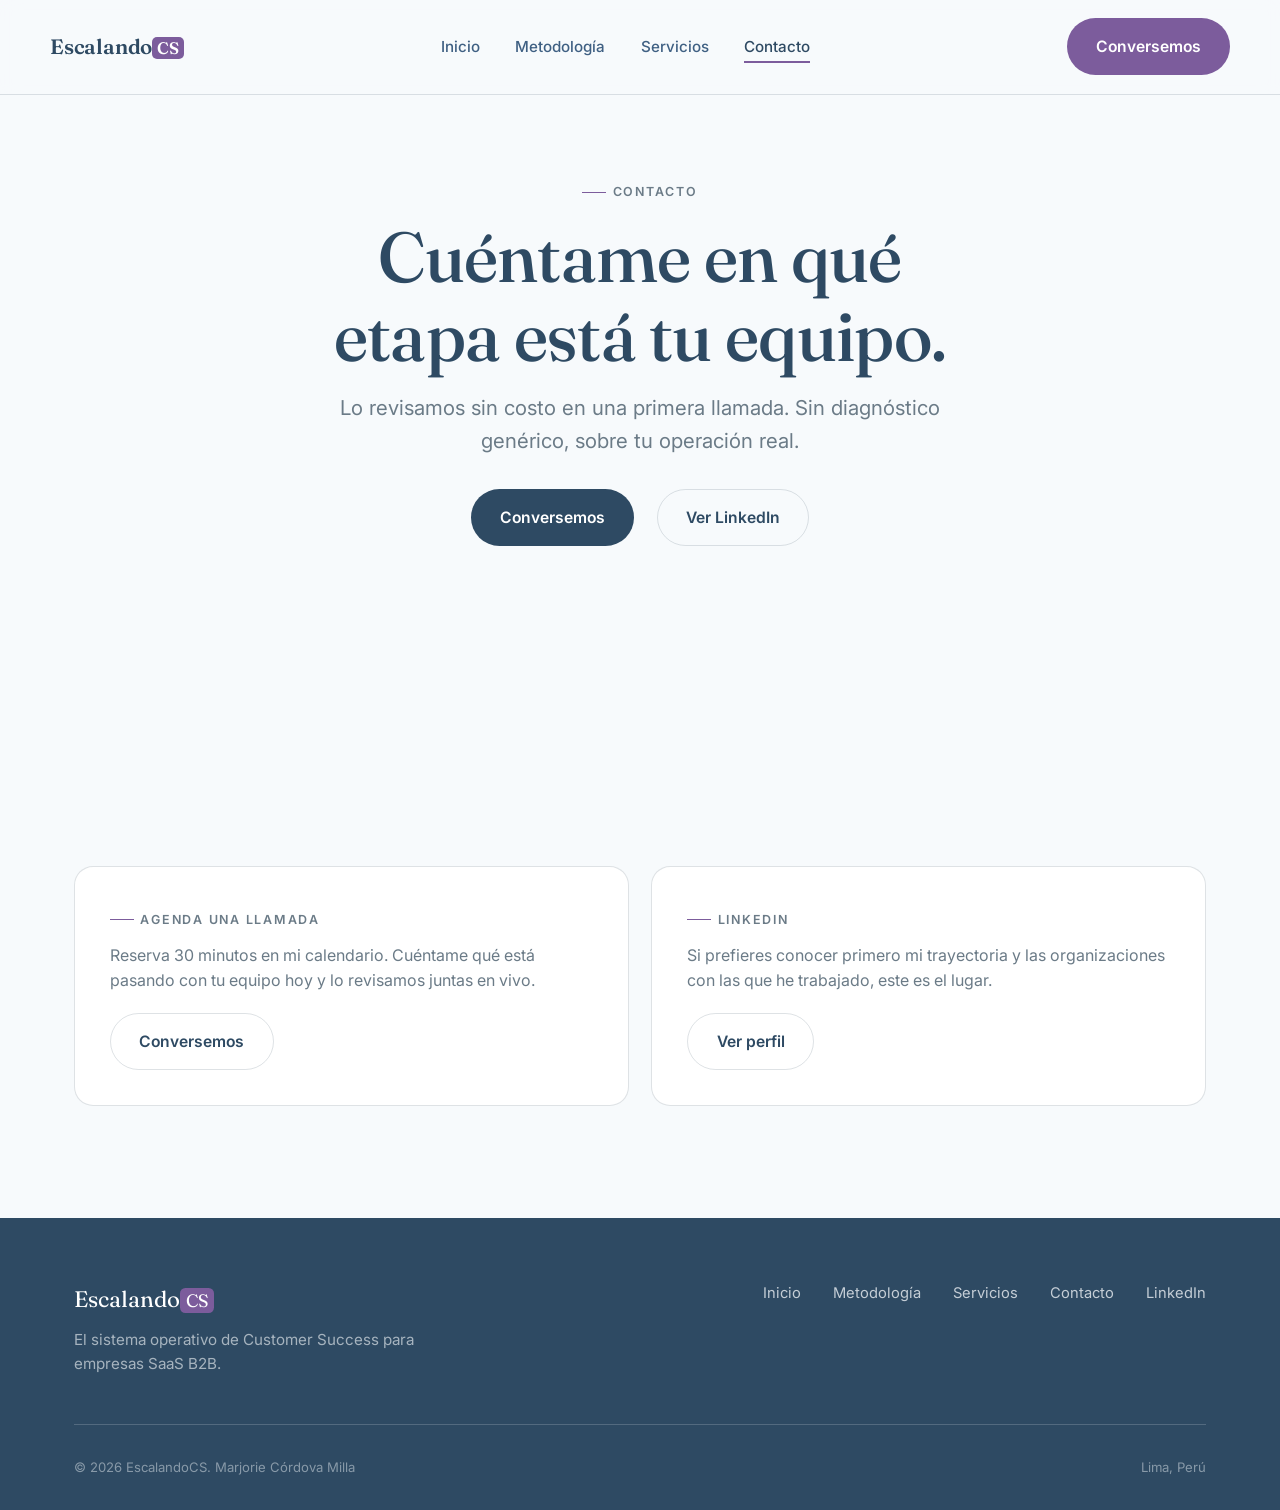
==== contacto.html @ 46651d8c "EscalandoCS: sitio inicial" ====
<!DOCTYPE html>
<html lang="es">
<head>
<meta charset="UTF-8">
<meta name="viewport" content="width=device-width, initial-scale=1.0">
<title>Contacto. EscalandoCS</title>
<meta name="description" content="Conversemos sobre en qué etapa está tu equipo de Customer Success. Agenda una llamada con Marjorie Córdova Milla o escríbele por LinkedIn.">
<link rel="preconnect" href="https://fonts.googleapis.com">
<link rel="preconnect" href="https://fonts.gstatic.com" crossorigin>
<link href="https://fonts.googleapis.com/css2?family=Fraunces:opsz,wght@9..144,500;9..144,600&family=Inter:wght@400;500;600&display=swap" rel="stylesheet">
<link rel="stylesheet" href="assets/css/style.css?v=20260730">
</head>
<body>

<header class="site-header">
  <div class="container nav">
    <a href="index.html" class="nav-logo">Escalando<span>CS</span></a>
    <nav aria-label="Principal">
      <ul class="nav-links">
        <li><a href="index.html">Inicio</a></li>
        <li><a href="metodologia.html">Metodología</a></li>
        <li><a href="servicios.html">Servicios</a></li>
        <li><a href="contacto.html" aria-current="page">Contacto</a></li>
      </ul>
    </nav>
    <div class="nav-cta">
      <a href="https://calendar.app.google/FzGwmAzHEnLBb7UY6" class="btn btn-gold btn-primary-desktop" target="_blank" rel="noopener">Conversemos</a>
      <button class="nav-toggle" data-nav-toggle aria-label="Abrir menú" aria-expanded="false">
        <span class="nav-toggle-bars"><span></span><span></span><span></span></span>
      </button>
    </div>
  </div>
  <div class="container nav-mobile-panel" data-nav-mobile>
    <a href="index.html">Inicio</a>
    <a href="metodologia.html">Metodología</a>
    <a href="servicios.html">Servicios</a>
    <a href="contacto.html" aria-current="page">Contacto</a>
    <a href="https://calendar.app.google/FzGwmAzHEnLBb7UY6" class="btn btn-gold" target="_blank" rel="noopener">Conversemos</a>
  </div>
</header>

<main>

  <section class="contact-hero">
    <div class="container">
      <div class="section-head center reveal">
        <span class="eyebrow">Contacto</span>
        <h1>Cuéntame en qué etapa está tu equipo.</h1>
        <p class="lede contact-line">Lo revisamos sin costo en una primera llamada. Sin diagnóstico genérico, sobre tu operación real.</p>
      </div>
      <div class="contact-actions reveal">
        <a href="https://calendar.app.google/FzGwmAzHEnLBb7UY6" class="btn btn-primary" target="_blank" rel="noopener">Conversemos</a>
        <a href="https://www.linkedin.com/in/marjorie-cordova-291a7262/" class="btn btn-ghost" target="_blank" rel="noopener">Ver LinkedIn</a>
      </div>
    </div>
  </section>

  <section class="contact-details">
    <div class="container contact-cards">
      <div class="contact-card reveal">
        <span class="eyebrow">Agenda una llamada</span>
        <p>Reserva 30 minutos en mi calendario. Cuéntame qué está pasando con tu equipo hoy y lo revisamos juntas en vivo.</p>
        <a href="https://calendar.app.google/FzGwmAzHEnLBb7UY6" class="btn btn-ghost" target="_blank" rel="noopener">Conversemos</a>
      </div>
      <div class="contact-card reveal">
        <span class="eyebrow">LinkedIn</span>
        <p>Si prefieres conocer primero mi trayectoria y las organizaciones con las que he trabajado, este es el lugar.</p>
        <a href="https://www.linkedin.com/in/marjorie-cordova-291a7262/" class="btn btn-ghost" target="_blank" rel="noopener">Ver perfil</a>
      </div>
    </div>
  </section>

</main>

<footer class="site-footer">
  <div class="container">
    <div class="footer-top">
      <div>
        <div class="footer-logo">Escalando<span>CS</span></div>
        <p class="footer-tagline">El sistema operativo de Customer Success para empresas SaaS B2B.</p>
      </div>
      <div class="footer-links">
        <a href="index.html">Inicio</a>
        <a href="metodologia.html">Metodología</a>
        <a href="servicios.html">Servicios</a>
        <a href="contacto.html">Contacto</a>
        <a href="https://www.linkedin.com/in/marjorie-cordova-291a7262/" target="_blank" rel="noopener">LinkedIn</a>
      </div>
    </div>
    <div class="footer-bottom">
      <span>© 2026 EscalandoCS. Marjorie Córdova Milla</span>
      <span>Lima, Perú</span>
    </div>
  </div>
</footer>

<script defer src="assets/js/main.js?v=20260730"></script>
</body>
</html>
---- assets/css/style.css ----
/* ============================================================
   ESCALANDOCS. Sistema de diseño
   Paleta Huascarán/Alpamayo. Estructura azul montaña + acento violeta
   ============================================================ */

:root {
  --ink: #2e4a63;
  --ink-soft: #3f6083;
  --ink-mute: #6b7b87;
  --cream: #f7fafc;
  --cream-soft: #e9eef2;
  --paper: #ffffff;
  --accent: #7c5c9c;
  --accent-soft: #6b4f87;
  --line: rgba(107, 123, 135, 0.22);
  --line-on-dark: rgba(247, 250, 252, 0.18);

  --font-display: "Fraunces", "Iowan Old Style", "Georgia", serif;
  --font-body: "Inter", -apple-system, BlinkMacSystemFont, "Segoe UI", sans-serif;

  --container: 1180px;
  --space-xs: 0.5rem;
  --space-sm: 1rem;
  --space-md: 2rem;
  --space-lg: 4rem;
  --space-xl: 7rem;

  --ease: cubic-bezier(0.16, 1, 0.3, 1);
}

*, *::before, *::after { box-sizing: border-box; }

html {
  scroll-behavior: smooth;
  -webkit-text-size-adjust: 100%;
}

body {
  margin: 0;
  background: var(--cream);
  color: var(--ink);
  font-family: var(--font-body);
  font-size: 16px;
  line-height: 1.6;
  -webkit-font-smoothing: antialiased;
  overflow-x: hidden;
}

img { max-width: 100%; display: block; }

a { color: inherit; text-decoration: none; }

h1, h2, h3, h4 {
  font-family: var(--font-display);
  font-weight: 600;
  line-height: 1.12;
  margin: 0 0 var(--space-sm);
  color: var(--ink);
  letter-spacing: -0.01em;
}

h1 { font-size: clamp(2.4rem, 5.5vw, 4.4rem); font-weight: 500; }
h2 { font-size: clamp(1.9rem, 3.6vw, 2.9rem); }
h3 { font-size: clamp(1.3rem, 2vw, 1.6rem); }

p { margin: 0 0 var(--space-sm); color: var(--ink-mute); }

.lede {
  font-size: clamp(1.05rem, 1.6vw, 1.3rem);
  color: var(--ink-soft);
  max-width: 46ch;
}

.eyebrow {
  display: inline-flex;
  align-items: center;
  gap: 0.5em;
  font-family: var(--font-body);
  font-size: 0.78rem;
  font-weight: 600;
  letter-spacing: 0.14em;
  text-transform: uppercase;
  color: var(--ink-mute);
  margin-bottom: var(--space-sm);
}
.eyebrow::before {
  content: "";
  width: 24px;
  height: 1px;
  background: var(--accent);
}

.container {
  width: 100%;
  max-width: var(--container);
  margin: 0 auto;
  padding: 0 1.5rem;
}

section { padding: var(--space-xl) 0; }
@media (max-width: 720px) {
  section { padding: var(--space-lg) 0; }
}

/* ---------------- Buttons ---------------- */

.btn {
  display: inline-flex;
  align-items: center;
  justify-content: center;
  gap: 0.6em;
  padding: 0.95em 1.8em;
  border-radius: 999px;
  font-family: var(--font-body);
  font-weight: 600;
  font-size: 0.98rem;
  border: 1px solid transparent;
  cursor: pointer;
  transition: transform 0.3s var(--ease), background 0.3s var(--ease), color 0.3s var(--ease), border-color 0.3s var(--ease);
  white-space: nowrap;
}
.btn:hover { transform: translateY(-2px); }

.btn-primary {
  background: var(--ink);
  color: var(--paper);
}
.btn-primary:hover { background: var(--ink-mute); }

.btn-gold {
  background: var(--accent);
  color: var(--paper);
}
.btn-gold:hover { background: var(--accent-soft); }

.btn-ghost {
  background: transparent;
  color: var(--ink);
  border-color: var(--line);
}
.btn-ghost:hover { border-color: var(--ink); }

.btn-ghost-light {
  background: transparent;
  color: var(--paper);
  border-color: var(--line-on-dark);
}
.btn-ghost-light:hover { border-color: var(--paper); }

.btn svg { width: 1.1em; height: 1.1em; flex-shrink: 0; }

/* ---------------- Nav ---------------- */

.site-header {
  position: sticky;
  top: 0;
  z-index: 100;
  background: rgba(247, 250, 252, 0.86);
  backdrop-filter: blur(10px);
  border-bottom: 1px solid var(--line);
}

.nav {
  display: flex;
  align-items: center;
  justify-content: space-between;
  padding: 1.15rem 0;
}

.nav-logo {
  font-family: var(--font-display);
  font-size: 1.3rem;
  font-weight: 600;
  letter-spacing: -0.01em;
}
.nav-logo span,
.footer-logo span {
  background: var(--accent);
  color: var(--paper);
  font-size: 0.8em;
  padding: 0.06em 0.32em;
  border-radius: 0.3em;
}

.nav-links {
  display: flex;
  align-items: center;
  gap: 2.2rem;
  list-style: none;
  margin: 0;
  padding: 0;
}

.nav-links a {
  font-size: 0.95rem;
  font-weight: 500;
  color: var(--ink-soft);
  position: relative;
  padding: 0.3em 0;
  transition: color 0.25s var(--ease);
}
.nav-links a::after {
  content: "";
  position: absolute;
  left: 0; right: 100%;
  bottom: -2px;
  height: 1.5px;
  background: var(--accent);
  transition: right 0.3s var(--ease);
}
.nav-links a:hover, .nav-links a[aria-current="page"] { color: var(--ink); }
.nav-links a:hover::after, .nav-links a[aria-current="page"]::after { right: 0; }

.nav-cta { display: flex; align-items: center; gap: 1.6rem; }

.nav-toggle {
  display: none;
  width: 42px;
  height: 42px;
  border-radius: 50%;
  border: 1px solid var(--line);
  background: transparent;
  align-items: center;
  justify-content: center;
  cursor: pointer;
  flex-shrink: 0;
}
.nav-toggle-bars {
  position: relative;
  width: 18px;
  height: 12px;
}
.nav-toggle-bars span {
  position: absolute;
  left: 0;
  width: 100%;
  height: 1.5px;
  background: var(--ink);
  transition: transform 0.3s var(--ease), opacity 0.3s var(--ease), top 0.3s var(--ease);
}
.nav-toggle-bars span:nth-child(1) { top: 0; }
.nav-toggle-bars span:nth-child(2) { top: 5.5px; }
.nav-toggle-bars span:nth-child(3) { top: 11px; }

.nav-mobile-panel {
  display: none;
  flex-direction: column;
  gap: 0;
  padding: 0.5rem 0 1.5rem;
  border-top: 1px solid var(--line);
}
.nav-mobile-panel a {
  padding: 0.9rem 0;
  font-size: 1.1rem;
  font-family: var(--font-display);
  border-bottom: 1px solid var(--line);
  color: var(--ink-soft);
}
.nav-mobile-panel a[aria-current="page"] { color: var(--ink); border-color: var(--accent); font-weight: 600; }
.nav-mobile-panel .btn { margin-top: 1.2rem; align-self: flex-start; }

@media (max-width: 860px) {
  .nav-links { display: none; }
  .nav-cta .btn-primary-desktop { display: none; }
  .nav-toggle { display: inline-flex; }
  body.nav-open .nav-mobile-panel { display: flex; }
}

body.nav-open .nav-toggle-bars span:nth-child(1) { top: 5.5px; transform: rotate(45deg); }
body.nav-open .nav-toggle-bars span:nth-child(2) { opacity: 0; }
body.nav-open .nav-toggle-bars span:nth-child(3) { top: 5.5px; transform: rotate(-45deg); }

/* ---------------- Hero ---------------- */

.hero {
  padding: clamp(3rem, 8vw, 6rem) 0 var(--space-xl);
  background: var(--cream);
}

.hero-grid {
  display: grid;
  grid-template-columns: 1.15fr 0.85fr;
  gap: clamp(2rem, 5vw, 4rem);
  align-items: center;
}

.hero-copy .lede { margin-bottom: var(--space-md); }

.hero-actions {
  display: flex;
  align-items: center;
  gap: 1.6rem;
  flex-wrap: wrap;
}

.hero-note {
  font-size: 0.9rem;
  color: var(--ink-mute);
}

.hero-photo {
  position: relative;
  border-radius: 1.4rem;
  overflow: hidden;
  aspect-ratio: 4 / 4.6;
  background: var(--ink);
  box-shadow: 0 30px 60px -25px rgba(46, 74, 99, 0.35);
}
.hero-photo img {
  width: 100%;
  height: 100%;
  object-fit: cover;
}
.hero-photo::after {
  content: "";
  position: absolute;
  inset: 0;
  background: linear-gradient(180deg, rgba(46,74,99,0) 55%, rgba(46,74,99,0.55) 100%);
}
.hero-photo-caption {
  position: absolute;
  left: 1.4rem;
  bottom: 1.3rem;
  right: 1.4rem;
  z-index: 2;
  color: var(--paper);
  font-size: 0.85rem;
  letter-spacing: 0.02em;
}
.hero-photo-caption strong { display: block; font-family: var(--font-display); font-size: 1.05rem; font-weight: 600; }

@media (max-width: 900px) {
  .hero-grid { grid-template-columns: 1fr; }
  .hero-photo { order: -1; max-width: 340px; margin: 0 auto; aspect-ratio: 4/4.8; }
}

/* ---------------- Stats ---------------- */

.stats {
  background: var(--ink);
  color: var(--paper);
}
.stats-grid {
  display: grid;
  grid-template-columns: repeat(4, 1fr);
  gap: var(--space-md);
}
.stat-num {
  font-family: var(--font-display);
  font-size: clamp(2.2rem, 4.5vw, 3.2rem);
  color: var(--paper);
  margin-bottom: 0.2em;
}
.stat-label {
  font-size: 0.92rem;
  color: rgba(247, 250, 252, 0.72);
  max-width: 20ch;
}
@media (max-width: 860px) {
  .stats-grid { grid-template-columns: repeat(2, 1fr); gap: var(--space-lg) var(--space-md); }
}

/* ---------------- Section headers ---------------- */

.section-head {
  max-width: 640px;
  margin-bottom: var(--space-lg);
}
.section-head.center { margin-left: auto; margin-right: auto; text-align: center; }

/* ---------------- About block (home) ---------------- */

.about-block {
  display: grid;
  grid-template-columns: 0.9fr 1.1fr;
  gap: clamp(2rem, 5vw, 5rem);
  align-items: start;
}
@media (max-width: 860px) { .about-block { grid-template-columns: 1fr; } }

/* ---------------- Value / systems block ---------------- */

.value-grid {
  display: grid;
  grid-template-columns: repeat(3, 1fr);
  gap: 1.6rem;
}
.value-card {
  background: var(--paper);
  border: 1px solid var(--line);
  border-radius: 1.1rem;
  padding: 2rem 1.8rem;
}
.value-card .num {
  font-family: var(--font-display);
  font-size: 0.9rem;
  color: var(--paper);
  background: var(--accent);
  width: 2.1rem;
  height: 2.1rem;
  border-radius: 50%;
  display: flex;
  align-items: center;
  justify-content: center;
  margin-bottom: 1.2rem;
}
.value-card h3 { margin-bottom: 0.5rem; }
.value-card p { margin: 0; font-size: 0.96rem; }

@media (max-width: 860px) { .value-grid { grid-template-columns: 1fr; } }

.services-cta {
  margin-top: var(--space-lg);
  background: var(--ink);
  color: var(--paper);
  border-radius: 1.4rem;
  padding: clamp(2.2rem, 5vw, 3.5rem);
  display: flex;
  align-items: center;
  justify-content: space-between;
  gap: 2rem;
  flex-wrap: wrap;
}
.services-cta h3 { color: var(--paper); margin-bottom: 0.3rem; max-width: 30ch; }
.services-cta p { color: rgba(247,250,252,0.7); margin: 0; }

/* ---------------- Flow diagram (resumen de fases) ---------------- */

.flow { padding: 0 0 var(--space-lg); }

.flow-diagram {
  display: flex;
  align-items: stretch;
  justify-content: center;
  gap: 0.6rem;
  flex-wrap: wrap;
}

.flow-step {
  display: flex;
  flex-direction: column;
  align-items: center;
  justify-content: center;
  gap: 0.35rem;
  flex: 1 1 170px;
  max-width: 220px;
  text-align: center;
  padding: 1.3rem 1rem;
  border: 1px solid var(--line);
  border-radius: 1rem;
  background: var(--cream-soft);
}

.flow-step-num {
  display: inline-flex;
  align-items: center;
  justify-content: center;
  width: 1.7rem;
  height: 1.7rem;
  border-radius: 50%;
  background: var(--accent);
  color: var(--paper);
  font-family: var(--font-display);
  font-size: 0.78rem;
  font-weight: 700;
}

.flow-step-label {
  font-family: var(--font-display);
  font-size: 1.05rem;
  color: var(--ink);
}

.flow-arrow {
  align-self: center;
  color: var(--ink-mute);
  font-size: 1.4rem;
  line-height: 1;
  flex-shrink: 0;
}

@media (max-width: 780px) {
  .flow-diagram { flex-direction: column; }
  .flow-step { max-width: none; }
  .flow-arrow { transform: rotate(90deg); }
}

/* ---------------- Metodologia ---------------- */

.method-list {
  display: flex;
  flex-direction: column;
  max-width: 760px;
}

.method-step {
  display: grid;
  grid-template-columns: 3.4rem 1fr;
  gap: 1.6rem;
}

.method-marker {
  display: flex;
  flex-direction: column;
  align-items: center;
}

.method-num {
  width: 3rem;
  height: 3rem;
  flex-shrink: 0;
  border-radius: 50%;
  color: var(--paper);
  background: var(--accent);
  font-family: var(--font-display);
  font-size: 1.05rem;
  display: flex;
  align-items: center;
  justify-content: center;
}

.method-line {
  width: 1px;
  flex: 1;
  min-height: 2rem;
  background: var(--line);
  margin: 0.4rem 0;
}

.method-body { padding-bottom: 2.6rem; }
.method-body h3 { margin-bottom: 0.4rem; }
.method-body p { margin: 0; max-width: 52ch; }

@media (max-width: 620px) {
  .method-step { grid-template-columns: 2.8rem 1fr; gap: 1.1rem; }
  .method-num { width: 2.5rem; height: 2.5rem; font-size: 0.92rem; }
}

/* ---------------- Pricing ---------------- */

.pricing-grid {
  display: grid;
  grid-template-columns: repeat(2, 1fr);
  gap: 1.4rem;
}

.price-card {
  display: flex;
  flex-direction: column;
  border: 1px solid var(--line);
  border-radius: 1.2rem;
  padding: clamp(1.8rem, 3vw, 2.4rem);
  background: var(--paper);
}

.price-tag {
  display: inline-block;
  font-size: 0.76rem;
  font-weight: 600;
  letter-spacing: 0.08em;
  text-transform: uppercase;
  background: var(--accent);
  color: var(--paper);
  padding: 0.3em 0.7em;
  border-radius: 0.3em;
  margin-bottom: 0.9rem;
}

.price-card h3 { margin-bottom: 0.6rem; }
.price-card p { flex: 1; font-size: 0.96rem; margin-bottom: 1.4rem; }

@media (max-width: 780px) {
  .pricing-grid { grid-template-columns: 1fr; }
}

/* ---------------- Casos de uso (anidados en Metodología) ---------------- */

.usecase-list { display: flex; flex-direction: column; gap: 1.2rem; }

.usecase-card {
  border: 1px solid var(--line);
  border-radius: 1.2rem;
  padding: clamp(1.6rem, 3.5vw, 2.4rem);
  background: var(--paper);
  display: grid;
  grid-template-columns: 3.2rem 1fr;
  gap: clamp(1rem, 3vw, 2rem);
}

.usecase-card--flat { grid-template-columns: 1fr; }

.usecase-content h4 { font-size: 1.05rem; margin-bottom: 0.6rem; max-width: 42ch; }
.usecase-content p { margin: 0 0 0.8rem; color: var(--ink-mute); font-size: 0.98rem; }
.usecase-content p:last-child { margin-bottom: 0; }

.usecase-content .usecase-outcome {
  padding-top: 0.9rem;
  margin-top: 0.2rem;
  border-top: 1px solid var(--line);
  color: var(--ink-soft);
}
.outcome-label {
  display: inline-block;
  font-size: 0.72rem;
  font-weight: 700;
  letter-spacing: 0.08em;
  text-transform: uppercase;
  background: var(--accent);
  color: var(--paper);
  padding: 0.15em 0.5em;
  border-radius: 0.3em;
  margin-right: 0.6em;
}

.method-body .usecase-list.nested {
  margin-top: 1.2rem;
  gap: 1rem;
}

@media (max-width: 780px) {
  .usecase-card { grid-template-columns: 1fr; gap: 0.7rem; }
}

/* ---------------- Contact page ---------------- */

.contact-hero {
  text-align: center;
  padding-top: clamp(3rem, 8vw, 5rem);
}
.contact-hero .section-head { margin: 0 auto var(--space-md); }
.contact-actions {
  display: flex;
  justify-content: center;
  align-items: center;
  gap: 1.4rem;
  flex-wrap: wrap;
  margin-bottom: var(--space-md);
}
.contact-line {
  max-width: 50ch;
  margin: 0 auto;
  color: var(--ink-mute);
}

.contact-cards {
  display: grid;
  grid-template-columns: repeat(2, 1fr);
  gap: 1.4rem;
  margin-top: var(--space-lg);
}
.contact-card {
  border: 1px solid var(--line);
  border-radius: 1.2rem;
  padding: 2.2rem;
  background: var(--paper);
}
.contact-card .eyebrow { margin-bottom: 0.8rem; }
.contact-card p { margin-bottom: 1.2rem; }

@media (max-width: 720px) { .contact-cards { grid-template-columns: 1fr; } }

/* ---------------- Footer ---------------- */

.site-footer {
  background: var(--ink);
  color: rgba(247, 250, 252, 0.7);
  padding: var(--space-lg) 0 var(--space-md);
}
.footer-top {
  display: flex;
  justify-content: space-between;
  align-items: flex-start;
  gap: 2rem;
  flex-wrap: wrap;
  padding-bottom: var(--space-md);
  border-bottom: 1px solid var(--line-on-dark);
  margin-bottom: var(--space-md);
}
.footer-logo {
  font-family: var(--font-display);
  font-size: 1.4rem;
  color: var(--paper);
}
.footer-tagline { max-width: 34ch; color: rgba(247,250,252,0.6); font-size: 0.95rem; margin-top: 0.6rem; }
.footer-links { display: flex; gap: 2rem; flex-wrap: wrap; }
.footer-links a { font-size: 0.92rem; color: rgba(247,250,252,0.75); transition: color 0.25s var(--ease); }
.footer-links a:hover { color: var(--paper); }
.footer-bottom {
  display: flex;
  justify-content: space-between;
  flex-wrap: wrap;
  gap: 1rem;
  font-size: 0.82rem;
  color: rgba(247,250,252,0.45);
}

/* ---------------- Reveal animation ---------------- */

.reveal {
  opacity: 1;
  transform: none;
}
.js-ready .reveal {
  opacity: 0;
  transform: translateY(24px);
  transition: opacity 0.8s var(--ease), transform 0.8s var(--ease);
}
.js-ready .reveal.in-view {
  opacity: 1;
  transform: none;
}

@media (prefers-reduced-motion: reduce) {
  .js-ready .reveal { opacity: 1; transform: none; transition: none; }
  html { scroll-behavior: auto; }
}
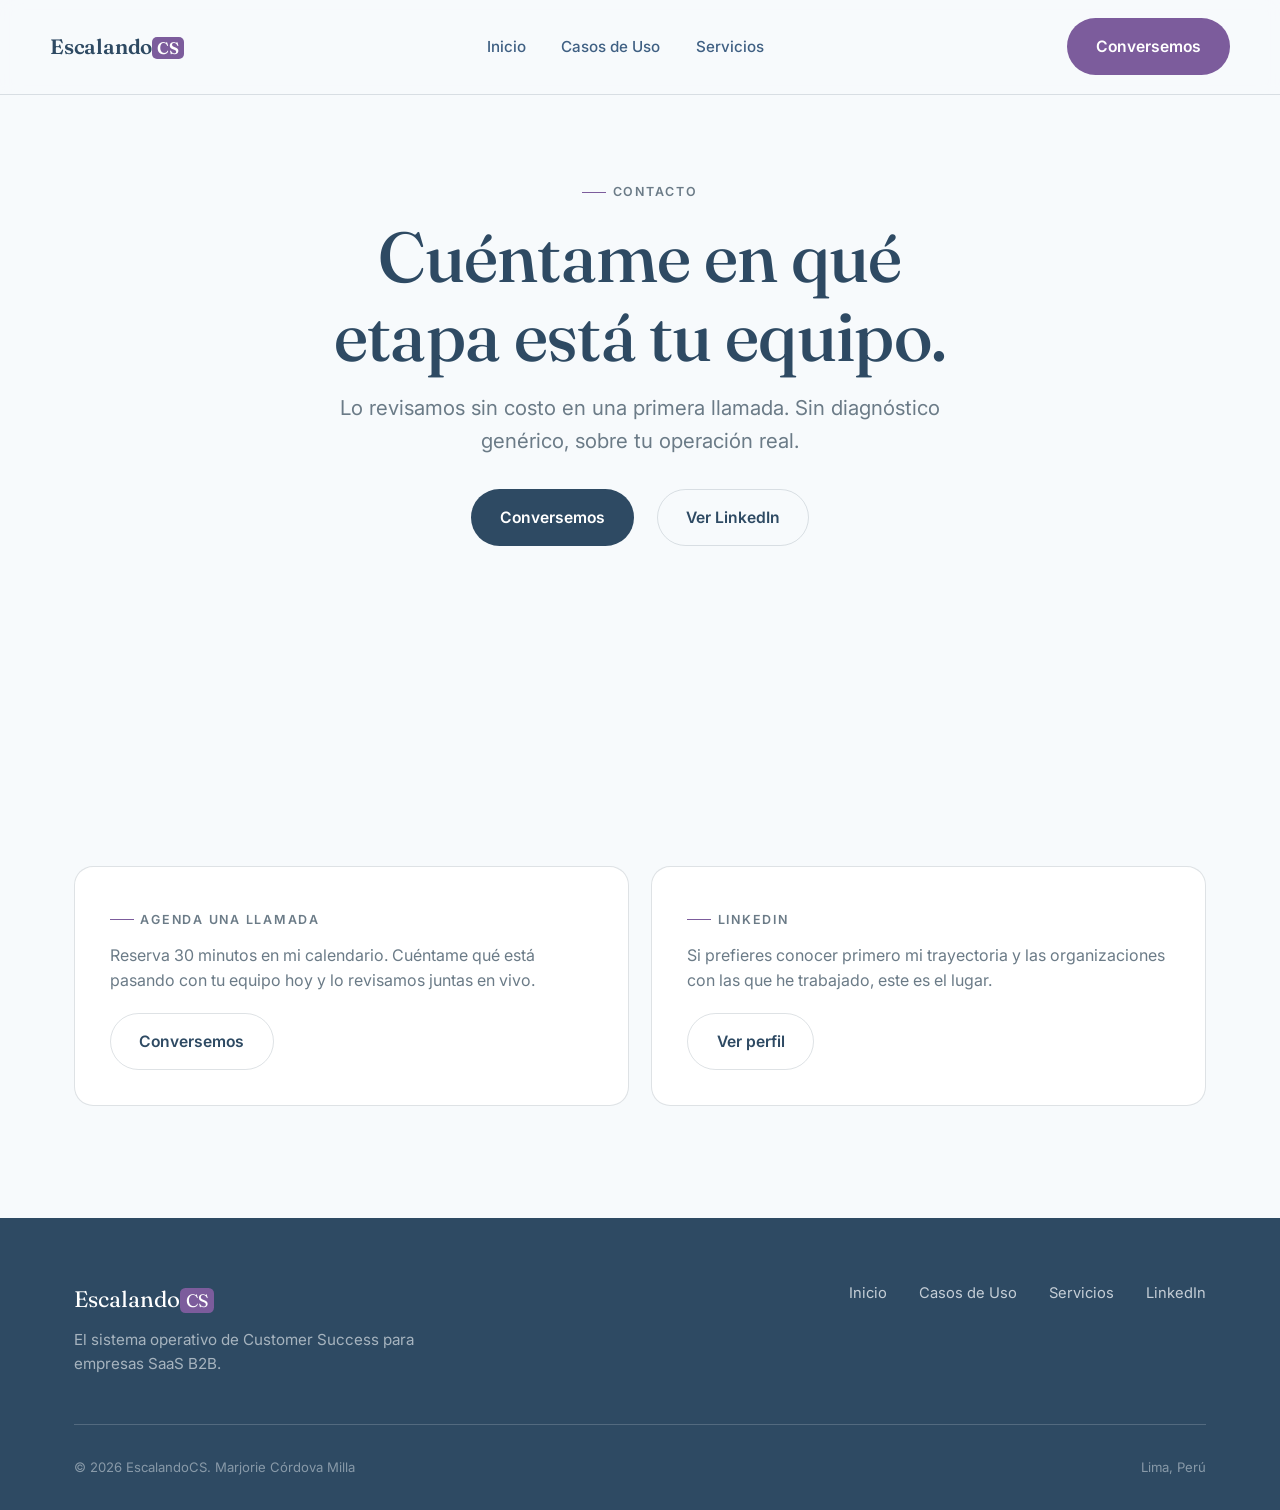
==== commit 0e59bc6f: "Rediseña Inicio, Casos de Uso y Servicios; quita Contacto del menú - Inicio: nuevo banner de impacto" ====
--- a/contacto.html
+++ b/contacto.html
@@ -8,7 +8,7 @@
 <link rel="preconnect" href="https://fonts.googleapis.com">
 <link rel="preconnect" href="https://fonts.gstatic.com" crossorigin>
 <link href="https://fonts.googleapis.com/css2?family=Fraunces:opsz,wght@9..144,500;9..144,600&family=Inter:wght@400;500;600&display=swap" rel="stylesheet">
-<link rel="stylesheet" href="assets/css/style.css?v=20260730">
+<link rel="stylesheet" href="assets/css/style.css?v=20260770">
 </head>
 <body>
 
@@ -18,9 +18,8 @@
     <nav aria-label="Principal">
       <ul class="nav-links">
         <li><a href="index.html">Inicio</a></li>
-        <li><a href="metodologia.html">Metodología</a></li>
+        <li><a href="metodologia.html">Casos de Uso</a></li>
         <li><a href="servicios.html">Servicios</a></li>
-        <li><a href="contacto.html" aria-current="page">Contacto</a></li>
       </ul>
     </nav>
     <div class="nav-cta">
@@ -32,9 +31,8 @@
   </div>
   <div class="container nav-mobile-panel" data-nav-mobile>
     <a href="index.html">Inicio</a>
-    <a href="metodologia.html">Metodología</a>
+    <a href="metodologia.html">Casos de Uso</a>
     <a href="servicios.html">Servicios</a>
-    <a href="contacto.html" aria-current="page">Contacto</a>
     <a href="https://calendar.app.google/FzGwmAzHEnLBb7UY6" class="btn btn-gold" target="_blank" rel="noopener">Conversemos</a>
   </div>
 </header>
@@ -81,9 +79,8 @@
       </div>
       <div class="footer-links">
         <a href="index.html">Inicio</a>
-        <a href="metodologia.html">Metodología</a>
+        <a href="metodologia.html">Casos de Uso</a>
         <a href="servicios.html">Servicios</a>
-        <a href="contacto.html">Contacto</a>
         <a href="https://www.linkedin.com/in/marjorie-cordova-291a7262/" target="_blank" rel="noopener">LinkedIn</a>
       </div>
     </div>
@@ -94,6 +91,6 @@
   </div>
 </footer>
 
-<script defer src="assets/js/main.js?v=20260730"></script>
+<script defer src="assets/js/main.js?v=20260770"></script>
 </body>
 </html>
--- a/assets/css/style.css
+++ b/assets/css/style.css
@@ -12,6 +12,7 @@
   --paper: #ffffff;
   --accent: #7c5c9c;
   --accent-soft: #6b4f87;
+  --success: #3f7d58;
   --line: rgba(107, 123, 135, 0.22);
   --line-on-dark: rgba(247, 250, 252, 0.18);
 
@@ -89,6 +90,8 @@
   height: 1px;
   background: var(--accent);
 }
+
+.eyebrow-ghost { visibility: hidden; }
 
 .container {
   width: 100%;
@@ -279,11 +282,12 @@
 
 .hero-grid {
   display: grid;
-  grid-template-columns: 1.15fr 0.85fr;
+  grid-template-columns: 1.3fr 0.7fr;
   gap: clamp(2rem, 5vw, 4rem);
   align-items: center;
 }
 
+.hero-copy h1 { font-size: clamp(2.4rem, 5vw, 4rem); }
 .hero-copy .lede { margin-bottom: var(--space-md); }
 
 .hero-actions {
@@ -331,7 +335,7 @@
 
 @media (max-width: 900px) {
   .hero-grid { grid-template-columns: 1fr; }
-  .hero-photo { order: -1; max-width: 340px; margin: 0 auto; aspect-ratio: 4/4.8; }
+  .hero-photo { max-width: 340px; margin: 0 auto; aspect-ratio: 4/4.8; }
 }
 
 /* ---------------- Stats ---------------- */
@@ -339,6 +343,7 @@
 .stats {
   background: var(--ink);
   color: var(--paper);
+  padding: 3rem 0;
 }
 .stats-grid {
   display: grid;
@@ -368,18 +373,198 @@
 }
 .section-head.center { margin-left: auto; margin-right: auto; text-align: center; }
 
+/* ---------------- Results (home) ---------------- */
+
+.results-grid {
+  display: grid;
+  grid-template-columns: repeat(4, 1fr);
+  gap: 1.6rem;
+}
+.result-card {
+  border: 1px solid var(--line);
+  border-radius: 1.1rem;
+  overflow: hidden;
+  background: var(--paper);
+}
+.result-image {
+  aspect-ratio: 4 / 3;
+  display: flex;
+  align-items: center;
+  justify-content: center;
+}
+.result-image svg { width: 2.6rem; height: 2.6rem; }
+.result-image--a { background: rgba(124, 92, 156, 0.12); color: var(--accent); }
+.result-image--b { background: rgba(46, 74, 99, 0.08); color: var(--ink); }
+.result-image--c { background: rgba(63, 125, 88, 0.12); color: var(--success); }
+.result-image--d { background: rgba(63, 96, 131, 0.12); color: var(--ink-soft); }
+.result-card h3 { font-size: 1.05rem; margin: 1.3rem 1.4rem 0.5rem; }
+.result-card p { margin: 0 1.4rem 1.4rem; font-size: 0.95rem; color: var(--ink-mute); }
+
+@media (max-width: 960px) { .results-grid { grid-template-columns: repeat(2, 1fr); } }
+@media (max-width: 560px) { .results-grid { grid-template-columns: 1fr; } }
+
 /* ---------------- About block (home) ---------------- */
 
 .about-block {
   display: grid;
-  grid-template-columns: 0.9fr 1.1fr;
+  grid-template-columns: 320px 1fr;
   gap: clamp(2rem, 5vw, 5rem);
   align-items: start;
 }
 @media (max-width: 860px) { .about-block { grid-template-columns: 1fr; } }
 
+.about { background: var(--ink); }
+.about h2,
+.about .lede,
+.about .about-role-text,
+.about .certs-title,
+.about .stack-title { color: var(--paper); }
+
+.about-photo-card {
+  background: var(--ink);
+  border: 1px solid var(--line-on-dark);
+  border-radius: 1.4rem;
+  padding: 0.9rem;
+  max-width: 320px;
+  margin: 0 auto;
+}
+.about-photo-frame {
+  position: relative;
+  border-radius: 1rem;
+  overflow: hidden;
+}
+.about-photo-frame img {
+  width: 100%;
+  aspect-ratio: 4 / 4.6;
+  object-fit: cover;
+  display: block;
+}
+.about-photo-frame::after {
+  content: "";
+  position: absolute;
+  inset: 0;
+  background: linear-gradient(180deg, rgba(46,74,99,0) 55%, rgba(46,74,99,0.55) 100%);
+}
+.about-photo-caption {
+  position: absolute;
+  left: 1rem;
+  bottom: 0.9rem;
+  right: 1rem;
+  z-index: 2;
+  color: var(--paper);
+}
+.about-photo-caption strong {
+  display: block;
+  font-family: var(--font-display);
+  font-size: 0.95rem;
+  font-weight: 600;
+}
+
+.about-copy .lede { margin-bottom: 1.4rem; }
+.about-linkedin-row {
+  display: flex;
+  align-items: center;
+  gap: 0.9rem;
+}
+.about-role-text {
+  margin: 0;
+  font-size: 0.92rem;
+  font-weight: 400;
+  color: var(--ink-mute);
+}
+.about-linkedin {
+  display: inline-flex;
+  align-items: center;
+  justify-content: center;
+  width: 2.6rem;
+  height: 2.6rem;
+  flex-shrink: 0;
+  border-radius: 0.6rem;
+  background: rgba(247, 250, 252, 0.14);
+  color: var(--paper);
+  transition: background 0.2s ease;
+}
+.about-linkedin:hover { background: var(--accent); }
+.about-linkedin svg { width: 1.3rem; height: 1.3rem; }
+
+/* ---------------- Certifications ---------------- */
+
+.certs { margin-top: clamp(3rem, 6vw, 5rem); }
+.certs-title { font-size: clamp(1.3rem, 2vw, 1.6rem); margin-bottom: 1.6rem; }
+.certs-grid {
+  display: grid;
+  grid-template-columns: repeat(3, 1fr);
+  gap: 1.6rem;
+}
+.cert-card {
+  border: 1px solid var(--line);
+  border-radius: 1.1rem;
+  overflow: hidden;
+  background: var(--paper);
+}
+.cert-image {
+  aspect-ratio: 4 / 3;
+  background: var(--cream-soft);
+  display: flex;
+  align-items: center;
+  justify-content: center;
+  padding: 1rem;
+}
+.cert-image img { width: 100%; height: 100%; object-fit: contain; }
+.cert-card h4 { font-size: 1rem; margin: 1.2rem 1.4rem 0.3rem; }
+.cert-date { margin: 0 1.4rem 0.15rem; font-size: 0.88rem; color: var(--ink-mute); }
+.cert-issuer { margin: 0 1.4rem 1.4rem; font-size: 0.88rem; color: var(--ink-mute); }
+
+@media (max-width: 860px) { .certs-grid { grid-template-columns: 1fr; } }
+
+/* ---------------- Tech stack marquee ---------------- */
+
+.stack { margin-top: clamp(3rem, 6vw, 5rem); }
+.stack-title { font-size: clamp(1.3rem, 2vw, 1.6rem); margin-bottom: 1.6rem; }
+.stack-marquee {
+  overflow: hidden;
+  -webkit-mask-image: linear-gradient(90deg, transparent, #000 6%, #000 94%, transparent);
+  mask-image: linear-gradient(90deg, transparent, #000 6%, #000 94%, transparent);
+}
+.stack-track {
+  display: flex;
+  align-items: center;
+  gap: 0.9rem;
+  width: max-content;
+  animation: stack-scroll 28s linear infinite;
+}
+.stack-marquee:hover .stack-track { animation-play-state: paused; }
+.stack-pill {
+  flex-shrink: 0;
+  padding: 0.65rem 1.3rem;
+  border: 1px solid var(--line);
+  border-radius: 999px;
+  background: var(--paper);
+  color: var(--ink);
+  font-size: 0.92rem;
+  font-weight: 600;
+  white-space: nowrap;
+}
+
+@keyframes stack-scroll {
+  from { transform: translateX(0); }
+  to { transform: translateX(-50%); }
+}
+
+@media (prefers-reduced-motion: reduce) {
+  .stack-track { animation: none; }
+}
+
 /* ---------------- Value / systems block ---------------- */
 
+.value {
+  background: var(--ink);
+}
+.value .section-head .eyebrow,
+.value .section-head h2,
+.value .section-head .lede {
+  color: var(--paper);
+}
 .value-grid {
   display: grid;
   grid-template-columns: repeat(3, 1fr);
@@ -404,10 +589,43 @@
   justify-content: center;
   margin-bottom: 1.2rem;
 }
-.value-card h3 { margin-bottom: 0.5rem; }
-.value-card p { margin: 0; font-size: 0.96rem; }
+.value-card h3 { margin-bottom: 0.5rem; color: var(--ink); }
+.value-card p { margin: 0; font-size: 0.96rem; color: var(--ink); }
 
 @media (max-width: 860px) { .value-grid { grid-template-columns: 1fr; } }
+
+.value .section-head { max-width: 750px; }
+
+/* ---------------- Impact banner (stats + cards) ---------------- */
+
+.impact .section-head { max-width: 760px; margin-left: auto; margin-right: auto; }
+.impact .section-head .lede { max-width: none; }
+
+.stat-card-grid {
+  display: grid;
+  grid-template-columns: repeat(3, 1fr);
+  gap: 1.6rem;
+}
+
+.stat-card {
+  background: var(--paper);
+  border: 1px solid var(--line);
+  border-radius: 1.1rem;
+  padding: clamp(1.8rem, 3vw, 2.2rem);
+}
+
+.stat-card-num {
+  font-family: var(--font-display);
+  font-size: clamp(2.4rem, 4vw, 3rem);
+  font-weight: 600;
+  color: var(--accent);
+  margin-bottom: 0.6rem;
+}
+
+.stat-card h3 { font-size: calc(1.05rem + 2px); margin-bottom: 0.9rem; }
+.stat-card p { margin: 0; font-size: 0.95rem; }
+
+@media (max-width: 860px) { .stat-card-grid { grid-template-columns: 1fr; } }
 
 .services-cta {
   margin-top: var(--space-lg);
@@ -424,119 +642,83 @@
 .services-cta h3 { color: var(--paper); margin-bottom: 0.3rem; max-width: 30ch; }
 .services-cta p { color: rgba(247,250,252,0.7); margin: 0; }
 
+.cta-final-home .services-cta h3 { max-width: none; }
+
+.page-hero .section-head { max-width: 1100px; }
+
 /* ---------------- Flow diagram (resumen de fases) ---------------- */
 
-.flow { padding: 0 0 var(--space-lg); }
+.flow { padding-top: var(--space-sm); padding-bottom: 0; }
+
+.phases { padding-top: 0; }
+
+.flow-panel {
+  max-width: 900px;
+  margin: 0 auto;
+}
 
 .flow-diagram {
   display: flex;
-  align-items: stretch;
+  flex-wrap: wrap;
   justify-content: center;
-  gap: 0.6rem;
-  flex-wrap: wrap;
+  gap: 1.2rem;
 }
 
 .flow-step {
-  display: flex;
-  flex-direction: column;
-  align-items: center;
-  justify-content: center;
-  gap: 0.35rem;
-  flex: 1 1 170px;
-  max-width: 220px;
+  display: block;
+  flex: 0 1 260px;
+  max-width: 290px;
   text-align: center;
-  padding: 1.3rem 1rem;
+  padding: 1.3rem 1.2rem;
   border: 1px solid var(--line);
-  border-radius: 1rem;
-  background: var(--cream-soft);
-}
-
-.flow-step-num {
-  display: inline-flex;
-  align-items: center;
-  justify-content: center;
-  width: 1.7rem;
-  height: 1.7rem;
-  border-radius: 50%;
+  border-radius: 1.1rem;
+  background: var(--paper);
+  font-family: inherit;
+  cursor: pointer;
+  appearance: none;
+  -webkit-appearance: none;
+  transition: background 0.2s var(--ease), border-color 0.2s var(--ease);
+}
+.flow-step:hover { border-color: var(--accent); }
+.flow-step[aria-selected="true"] {
   background: var(--accent);
-  color: var(--paper);
-  font-family: var(--font-display);
-  font-size: 0.78rem;
-  font-weight: 700;
-}
+  border-color: var(--accent);
+}
+.flow-step[aria-selected="true"] .flow-step-label { color: var(--paper); }
 
 .flow-step-label {
-  font-family: var(--font-display);
-  font-size: 1.05rem;
+  display: block;
+  font-family: var(--font-display);
+  font-size: 1.1rem;
   color: var(--ink);
-}
-
-.flow-arrow {
-  align-self: center;
-  color: var(--ink-mute);
-  font-size: 1.4rem;
-  line-height: 1;
-  flex-shrink: 0;
-}
-
-@media (max-width: 780px) {
-  .flow-diagram { flex-direction: column; }
-  .flow-step { max-width: none; }
-  .flow-arrow { transform: rotate(90deg); }
-}
-
-/* ---------------- Metodologia ---------------- */
-
-.method-list {
-  display: flex;
-  flex-direction: column;
-  max-width: 760px;
-}
-
-.method-step {
-  display: grid;
-  grid-template-columns: 3.4rem 1fr;
-  gap: 1.6rem;
-}
-
-.method-marker {
-  display: flex;
-  flex-direction: column;
-  align-items: center;
-}
-
-.method-num {
-  width: 3rem;
-  height: 3rem;
-  flex-shrink: 0;
-  border-radius: 50%;
-  color: var(--paper);
-  background: var(--accent);
-  font-family: var(--font-display);
-  font-size: 1.05rem;
-  display: flex;
-  align-items: center;
-  justify-content: center;
-}
-
-.method-line {
-  width: 1px;
-  flex: 1;
-  min-height: 2rem;
-  background: var(--line);
-  margin: 0.4rem 0;
-}
-
-.method-body { padding-bottom: 2.6rem; }
-.method-body h3 { margin-bottom: 0.4rem; }
-.method-body p { margin: 0; max-width: 52ch; }
-
-@media (max-width: 620px) {
-  .method-step { grid-template-columns: 2.8rem 1fr; gap: 1.1rem; }
-  .method-num { width: 2.5rem; height: 2.5rem; font-size: 0.92rem; }
-}
+  white-space: nowrap;
+}
+
+@media (max-width: 560px) {
+  .flow-step { flex: 1 1 100%; max-width: none; }
+  .flow-step-label { white-space: normal; }
+}
+
+/* ---------------- Phases (Casos de Uso) ---------------- */
+
+.phase-block {
+  padding: var(--space-lg) 0;
+  border-top: 1px solid var(--line);
+}
+.phase-block:first-child { padding-top: 0; border-top: none; }
+.phase-block:last-child { padding-bottom: 0; }
+.phase-block .section-head { max-width: none; }
+.phase-block .section-head .lede {
+  font-size: calc(clamp(1.05rem, 1.6vw, 1.3rem) - 2px);
+  max-width: 1100px;
+}
+
+.js-ready .phase-block:not(.is-active) { display: none; }
+.js-ready .phase-block.is-active { padding-top: var(--space-md); border-top: 3px solid var(--accent); }
 
 /* ---------------- Pricing ---------------- */
+
+.pricing { padding-top: var(--space-sm); }
 
 .pricing-grid {
   display: grid;
@@ -573,52 +755,78 @@
   .pricing-grid { grid-template-columns: 1fr; }
 }
 
-/* ---------------- Casos de uso (anidados en Metodología) ---------------- */
-
-.usecase-list { display: flex; flex-direction: column; gap: 1.2rem; }
-
-.usecase-card {
-  border: 1px solid var(--line);
-  border-radius: 1.2rem;
-  padding: clamp(1.6rem, 3.5vw, 2.4rem);
-  background: var(--paper);
+/* ---------------- Timeline (pasos dentro de cada fase) ---------------- */
+
+.timeline {
+  list-style: none;
+  margin: 0;
+  padding: 0;
+}
+
+.timeline-step {
   display: grid;
-  grid-template-columns: 3.2rem 1fr;
-  gap: clamp(1rem, 3vw, 2rem);
-}
-
-.usecase-card--flat { grid-template-columns: 1fr; }
-
-.usecase-content h4 { font-size: 1.05rem; margin-bottom: 0.6rem; max-width: 42ch; }
-.usecase-content p { margin: 0 0 0.8rem; color: var(--ink-mute); font-size: 0.98rem; }
-.usecase-content p:last-child { margin-bottom: 0; }
-
-.usecase-content .usecase-outcome {
-  padding-top: 0.9rem;
-  margin-top: 0.2rem;
-  border-top: 1px solid var(--line);
-  color: var(--ink-soft);
-}
-.outcome-label {
-  display: inline-block;
-  font-size: 0.72rem;
+  grid-template-columns: 2rem 1fr;
+  gap: 1.1rem;
+}
+
+.timeline-marker {
+  display: flex;
+  flex-direction: column;
+  align-items: center;
+}
+
+.timeline-num {
+  width: 2rem;
+  height: 2rem;
+  flex-shrink: 0;
+  border-radius: 50%;
+  background: var(--accent);
+  color: var(--paper);
+  font-family: var(--font-display);
+  font-size: 0.85rem;
   font-weight: 700;
-  letter-spacing: 0.08em;
-  text-transform: uppercase;
-  background: var(--accent);
-  color: var(--paper);
-  padding: 0.15em 0.5em;
-  border-radius: 0.3em;
-  margin-right: 0.6em;
-}
-
-.method-body .usecase-list.nested {
-  margin-top: 1.2rem;
-  gap: 1rem;
-}
-
-@media (max-width: 780px) {
-  .usecase-card { grid-template-columns: 1fr; gap: 0.7rem; }
+  display: flex;
+  align-items: center;
+  justify-content: center;
+}
+
+.timeline-check {
+  width: 2rem;
+  height: 2rem;
+  flex-shrink: 0;
+  border-radius: 50%;
+  background: var(--success);
+  color: var(--paper);
+  font-size: 1rem;
+  font-weight: 700;
+  line-height: 1;
+  display: flex;
+  align-items: center;
+  justify-content: center;
+}
+
+.timeline-line {
+  width: 1px;
+  flex: 1;
+  min-height: 1.2rem;
+  background: var(--line);
+  margin: 0.3rem 0;
+}
+
+.timeline-body { padding-bottom: 1.3rem; }
+.timeline-step:last-child .timeline-body { padding-bottom: 0; }
+
+.timeline-title {
+  font-family: var(--font-display);
+  font-weight: 700;
+  font-size: 1rem;
+  color: var(--ink);
+  margin-bottom: 0.2rem;
+}
+
+.timeline-subtitle {
+  font-size: 0.92rem;
+  color: var(--ink-mute);
 }
 
 /* ---------------- Contact page ---------------- */
